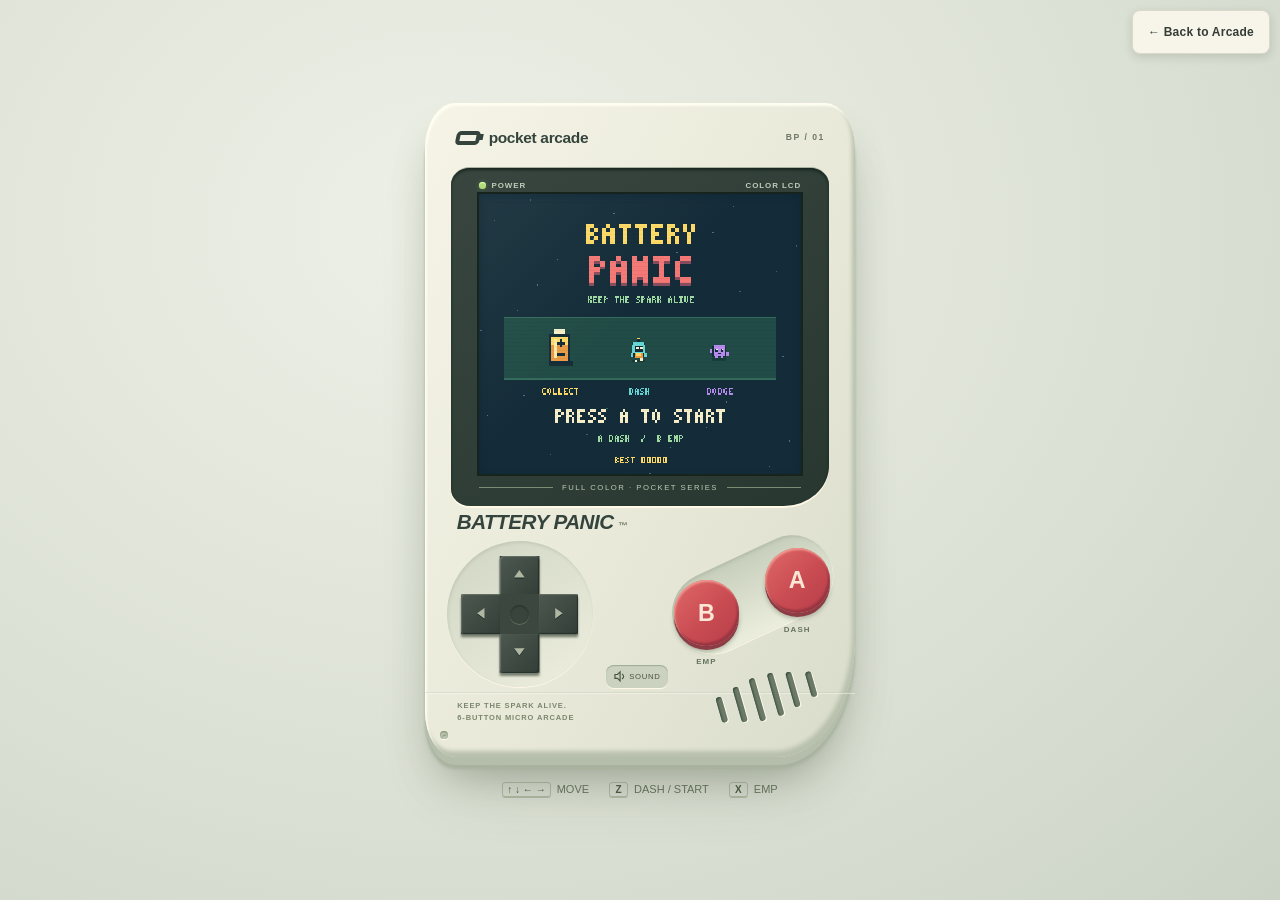
==== battery_panic.html @ 5f2c8494 "Build responsive Game Boy Arcade with four integrated games" ====
<!doctype html>
<html lang="en">
<head>
<meta charset="utf-8">
<meta name="viewport" content="width=device-width,initial-scale=1,viewport-fit=cover">
<meta name="theme-color" content="#dbe0d4">
<meta name="description" content="BATTERY PANIC. A pocket-sized pixel arcade game. Collect power, dodge glitches, and keep the little spark alive.">
<title>BATTERY PANIC — Pocket Arcade</title>
<style>
  :root { color-scheme: light; --ink:#34443d; --plastic:#eeeedd; --red:#c84c50; }
  * { box-sizing:border-box; -webkit-tap-highlight-color:transparent; }
  html { min-height:100%; background:#dbe0d4; }
  body { margin:0; min-height:100svh; padding:24px 12px; display:flex; flex-direction:column; align-items:center; justify-content:center; gap:24px; color:var(--ink); font-family:Arial,Helvetica,sans-serif; background:radial-gradient(ellipse at 35% 25%,#edf0e6 0%,#dbe0d4 62%,#cbd3c7 100%); }
  ::selection { background:#c84c50; color:#fff6df; }
  button { font:inherit; cursor:pointer; -webkit-user-select:none; user-select:none; }
  button:focus-visible { outline:3px solid #55a5a0; outline-offset:5px; }
  .console { width:min(430px,calc(100vw - 28px),calc((100svh - 100px) * .65)); aspect-ratio:430 / 654; position:relative; flex:none; container-type:inline-size; border-radius:7% 7% 18% 7%; background:linear-gradient(120deg,#f5f4e7 0%,#e9e9d9 54%,#d9dccb 100%); box-shadow:inset 2px 3px 2px #fffdf0,inset -3px -6px 4px #b8c1ad,0 8px 0 #b5beab,0 12px 3px #a8b29e,0 28px 40px -12px #68765b70,0 45px 70px -32px #4c5a4750; }
  .console::before { content:""; position:absolute; left:0; right:0; bottom:9.8%; height:1px; background:#bbc5b35c; box-shadow:0 1px 0 #fbfcf080; }
  .brand { position:absolute; top:4%; left:7.2%; display:flex; align-items:center; gap:2cqw; }
  .brand-mark { width:5.6cqw; height:3.2cqw; border:1.1cqw solid var(--ink); border-radius:1cqw; transform:skew(-12deg); position:relative; }
  .brand-mark::after { content:""; position:absolute; width:1cqw; height:1.3cqw; background:var(--ink); right:-1.7cqw; top:-.15cqw; }
  .brand-name { font-weight:900; font-size:3.6cqw; letter-spacing:-.08cqw; }
  .model { position:absolute; right:7%; top:4.5%; font-size:2cqw; letter-spacing:.35cqw; font-weight:700; color:#6d7866; }
  .bezel { position:absolute; top:10%; left:6%; width:88%; padding:6% 6.5% 7.5%; background:linear-gradient(145deg,#38463f,#283730); border-radius:5% 5% 12% 5%; box-shadow:inset 0 2px 3px #16251d,0 2px 0 #fff9e5,0 -1px 0 #a9b4a3; }
  .bezel-top { position:absolute; top:3.8%; left:7.4%; right:7.4%; display:flex; justify-content:space-between; align-items:center; font-size:1.85cqw; font-weight:700; letter-spacing:.22cqw; color:#becbb8; }
  .power { display:flex; align-items:center; gap:1.3cqw; }
  .power-led { width:1.65cqw; height:1.65cqw; background:#b1dc7a; border-radius:50%; box-shadow:inset 0 1px 1px #e2ffb7,0 0 5px #ace07950; }
  .lcd { aspect-ratio:240 / 208; position:relative; overflow:hidden; background:#142c39; box-shadow:0 0 0 2px #17231d,inset 0 0 5px #000; }
  canvas { display:block; width:100%; height:100%; image-rendering:pixelated; image-rendering:crisp-edges; }
  .lcd::after { content:""; pointer-events:none; position:absolute; inset:0; background:linear-gradient(135deg,#d3f3d912,transparent 45%),repeating-linear-gradient(0deg,transparent 0 3px,#09151b0b 3px 4px); box-shadow:inset 0 2px 8px #071b3650; }
  .bezel-bottom { position:absolute; bottom:4%; left:7.5%; right:7.5%; display:flex; align-items:center; gap:2cqw; font-size:1.8cqw; letter-spacing:.35cqw; color:#becbb8; }
  .bezel-bottom::before,.bezel-bottom::after { content:""; height:1px; flex:1; background:#798d74; }
  .game-label { position:absolute; top:62.2%; left:7.4%; font-weight:900; font-style:italic; font-size:4.8cqw; letter-spacing:-.12cqw; }
  .game-label small { font-size:2.2cqw; font-style:normal; font-weight:600; letter-spacing:.1cqw; margin-left:1cqw; color:#6e7d65; }
  .dpad-well { position:absolute; left:5%; top:67%; width:34%; aspect-ratio:1; border-radius:50%; background:linear-gradient(145deg,#d0d6c4,#eeeede); box-shadow:inset 1px 2px 3px #acb69f70,0 1px 1px #fff9e6; }
  .dpad { position:absolute; inset:10%; filter:drop-shadow(0 3px 1px #788071); }
  .cross { position:absolute; inset:0; background:#35403b; clip-path:polygon(33% 0,67% 0,67% 33%,100% 33%,100% 67%,67% 67%,67% 100%,33% 100%,33% 67%,0 67%,0 33%,33% 33%); }
  .dpad button { position:absolute; width:34%; height:34%; padding:0; border:0; background:linear-gradient(135deg,#4c5850,#343e38); color:#afb6a2; touch-action:none; box-shadow:inset 1px 1px 1px #667167,inset -1px -1px 1px #26312b; }
  .dpad button[data-control="up"] { top:0; left:33%; border-radius:10% 10% 0 0; }
  .dpad button[data-control="down"] { bottom:0; left:33%; border-radius:0 0 10% 10%; }
  .dpad button[data-control="left"] { left:0; top:33%; border-radius:10% 0 0 10%; }
  .dpad button[data-control="right"] { right:0; top:33%; border-radius:0 10% 10% 0; }
  .dpad button svg { width:32%; height:32%; fill:currentColor; filter:drop-shadow(0 1px 0 #192a22); }
  .dpad button.pressed { background:#2b3630; box-shadow:inset 1px 2px 3px #14261c; color:#d1dac2; transform:translateY(1px); }
  .dpad-center { position:absolute; top:33%; left:33%; width:34%; height:34%; background:#3b473f; pointer-events:none; display:grid; place-items:center; }
  .dpad-center::after { content:""; width:48%; height:48%; border-radius:50%; box-shadow:inset 0 1px 2px #27312a,0 1px 0 #61705b; background:#39443c; }
  .actions { position:absolute; width:37%; height:20%; right:5.5%; top:67%; }
  .actions::before { content:""; position:absolute; inset:10% -3% 28%; border-radius:50px; transform:rotate(-25deg); background:linear-gradient(#c6cebb,#eceedd); box-shadow:inset 1px 2px 3px #a3b09980,0 1px 1px #fffae6; }
  .action-group { position:absolute; width:41%; aspect-ratio:1; }
  .action-group.b { left:1%; top:30%; }
  .action-group.a { right:1%; top:5%; }
  .action { width:100%; height:100%; border:0; border-radius:50%; background:linear-gradient(135deg,#df6968,#c94b52 55%,#b63e49); color:#fbe7d5; font-size:5.4cqw; font-weight:800; box-shadow:inset 1px 2px 2px #ef9990,inset -2px -3px 2px #983642,0 4px 0 #8c3c44,0 6px 4px #73806c80; touch-action:none; }
  .action.pressed { transform:translateY(3px); background:linear-gradient(135deg,#cf585b,#b9404b); box-shadow:inset 1px 2px 3px #963b47,0 1px 0 #8c3c44,0 2px 2px #73806c80; }
  .action-caption { position:absolute; top:118%; left:0; width:100%; text-align:center; font-size:1.85cqw; font-weight:700; letter-spacing:.25cqw; color:#65745e; }
  .sound { position:absolute; left:42%; top:86%; border:0; padding:1.1cqw 1.7cqw; border-radius:8px; background:#cbd2bf; box-shadow:inset 0 1px 1px #9daa94,0 1px 1px #fffbe9; color:#485541; font-size:1.8cqw; letter-spacing:.15cqw; display:flex; align-items:center; gap:.8cqw; touch-action:manipulation; }
  .sound svg { width:3cqw; height:3cqw; fill:none; stroke:currentColor; stroke-width:1.8; }
  .sound .muted-mark { display:none; }
  .sound[aria-pressed="true"] .muted-mark { display:block; }
  .sound[aria-pressed="true"] .sound-wave { display:none; }
  .speaker { position:absolute; bottom:5.9%; right:9%; width:23%; height:6.7%; display:flex; justify-content:space-between; transform:rotate(-16deg); }
  .speaker i { width:6%; height:100%; border-radius:5px; background:#6d7a67; box-shadow:inset 1px 1px 2px #344e3c,1px 1px 0 #fafbe9; }
  .speaker i:nth-child(1),.speaker i:nth-child(6) { height:60%; margin-top:9%; }
  .speaker i:nth-child(2),.speaker i:nth-child(5) { height:82%; margin-top:4%; }
  .serial { position:absolute; left:7.5%; bottom:5%; font-size:1.75cqw; font-weight:600; letter-spacing:.2cqw; color:#7a876e; line-height:1.6; }
  .screw { position:absolute; width:1.8cqw; height:1.8cqw; border-radius:50%; background:#bbc4af; box-shadow:inset 0 1px 2px #7b8b70,0 1px 0 #fffbed; bottom:2.8%; left:3.5%; }
  .screw::after { content:""; position:absolute; top:46%; left:23%; width:54%; height:1px; background:#89967e; transform:rotate(-25deg); }
  .legend { display:flex; flex-wrap:wrap; justify-content:center; gap:8px 20px; color:#64715c; font-size:11px; line-height:1.5; }
  .legend span { display:flex; gap:6px; align-items:center; }
  kbd { min-width:19px; padding:1px 4px; text-align:center; border:1px solid #b0bba6; border-radius:3px; box-shadow:0 1px 0 #b0bba6; font:700 10px Arial,sans-serif; color:#47563f; }
  .sr-only { position:absolute; width:1px; height:1px; padding:0; margin:-1px; overflow:hidden; clip:rect(0,0,0,0); white-space:nowrap; border:0; }
  @media (max-height:520px) and (min-width:600px) { body { justify-content:flex-start; } .console { width:min(340px,calc(100vw - 28px)); } }
  @media (max-width:360px) { body { padding:16px 12px; gap:20px; } .legend { font-size:10px; gap:8px 12px; } }
  @media (prefers-reduced-motion:reduce) { .console { scroll-behavior:auto; } }
</style>
<link rel="stylesheet" href="assets/arcade-nav.css">
</head>
<body class="arcade-battery">
<a class="arcade-return" href="index.html" lang="en">&#8592; Back to Arcade</a>
<main class="console" aria-label="Battery Panic handheld arcade console">
  <div class="brand"><span class="brand-mark" aria-hidden="true"></span><span class="brand-name">pocket arcade</span></div>
  <span class="model">BP / 01</span>
  <section class="bezel" aria-label="Game screen">
    <div class="bezel-top"><span class="power"><i class="power-led" aria-hidden="true"></i>POWER</span><span>COLOR LCD</span></div>
    <div class="lcd"><canvas id="game" width="240" height="208" role="img" aria-label="Battery Panic: collect batteries and avoid glitches. Press A or Z to start."></canvas></div>
    <div class="bezel-bottom">FULL COLOR · POCKET SERIES</div>
  </section>
  <div class="game-label">BATTERY PANIC<small>™</small></div>
  <div class="dpad-well"><div class="dpad" role="group" aria-label="Movement controls">
    <div class="cross" aria-hidden="true"></div>
    <button data-control="up" aria-label="Move up"><svg viewBox="0 0 12 12" aria-hidden="true"><path d="M6 2 11 9H1Z"/></svg></button>
    <button data-control="left" aria-label="Move left"><svg viewBox="0 0 12 12" aria-hidden="true"><path d="m2 6 7-5v10Z"/></svg></button>
    <button data-control="right" aria-label="Move right"><svg viewBox="0 0 12 12" aria-hidden="true"><path d="m10 6-7 5V1Z"/></svg></button>
    <button data-control="down" aria-label="Move down"><svg viewBox="0 0 12 12" aria-hidden="true"><path d="M6 10 1 3h10Z"/></svg></button>
    <div class="dpad-center" aria-hidden="true"></div>
  </div></div>
  <div class="actions" role="group" aria-label="Action controls">
    <div class="action-group b"><button class="action" data-control="b" aria-label="B: EMP pulse (X key)">B</button><span class="action-caption">EMP</span></div>
    <div class="action-group a"><button class="action" data-control="a" aria-label="A: start, dash, or restart (Z key)">A</button><span class="action-caption">DASH</span></div>
  </div>
  <button class="sound" id="mute" aria-pressed="false" aria-label="Mute sound"><svg viewBox="0 0 20 20" aria-hidden="true"><path d="M3 7h4l4-4v14l-4-4H3Z"/><path class="sound-wave" d="M14 6q5 4 0 8"/><path class="muted-mark" d="m14 7 5 6m0-6-5 6"/></svg><span>SOUND</span></button>
  <div class="speaker" aria-hidden="true"><i></i><i></i><i></i><i></i><i></i><i></i></div>
  <div class="serial">KEEP THE SPARK ALIVE.<br>6-BUTTON MICRO ARCADE</div><i class="screw" aria-hidden="true"></i>
  <p class="sr-only" id="status" aria-live="polite">Press A or Z to start. Arrow keys move, Z dashes, X sends an EMP pulse.</p>
</main>
<footer class="legend" aria-label="Keyboard instructions"><span><kbd>↑ ↓ ← →</kbd> MOVE</span><span><kbd>Z</kbd> DASH / START</span><span><kbd>X</kbd> EMP</span></footer>
<script>
(() => {
  'use strict';
  const canvas = document.getElementById('game');
  const ctx = canvas.getContext('2d', {alpha:false});
  ctx.imageSmoothingEnabled = false;
  const W=240, H=208, FIELD={left:10,right:230,top:35,bottom:198};
  const C={dark:'#142c39',deep:'#102431',floor:'#245249',tile:'#295b50',line:'#346c5b',mint:'#9edaa1',cream:'#f6efc9',yellow:'#ffda65',orange:'#e99a46',cyan:'#65d6d3',red:'#f57875',purple:'#b78bed',blue:'#48738b'};
  const DASH_CD=1.2, EMP_CD=5.5, reduced=matchMedia('(prefers-reduced-motion: reduce)').matches;
  const buttons=[...document.querySelectorAll('[data-control]')];
  const inputs={up:new Set(),down:new Set(),left:new Set(),right:new Set(),a:new Set(),b:new Set()};
  const pointers=new Map();
  let state='title', player, enemies=[], batteries=[], particles=[], trails=[], rings=[];
  let power=100, score=0, high=0, age=0, spawnClock=0, damageFlash=0, pickupFlash=0, shake=0, endDelay=0, lastTime=0, accumulator=0, visualTime=0;
  let muted=false, audio=null;
  try { high=Math.max(0,Math.min(999999,Number(localStorage.getItem('battery-panic-best'))||0)); } catch (_) {}
  const status=document.getElementById('status');
  const rand=(a,b)=>a+Math.random()*(b-a);
  const clamp=(v,a,b)=>Math.max(a,Math.min(b,v));
  const down=k=>inputs[k].size>0;
  // Original 3 x 5 bitmap alphabet keeps all LCD lettering crisp, with no font assets.
  const font={
    A:'010101111101101',B:'110101110101110',C:'011100100100011',D:'110101101101110',E:'111100110100111',F:'111100110100100',G:'011100101101011',H:'101101111101101',I:'111010010010111',J:'001001001101010',K:'101101110101101',L:'100100100100111',M:'101111111101101',N:'101111111111101',O:'010101101101010',P:'110101110100100',Q:'010101101111011',R:'110101110101101',S:'011100010001110',T:'111010010010010',U:'101101101101111',V:'101101101101010',W:'101101111111101',X:'101101010101101',Y:'101101010010010',Z:'111001010100111',
    '0':'111101101101111','1':'010110010010111','2':'110001010100111','3':'110001010001110','4':'101101111001001','5':'111100110001110','6':'011100111101111','7':'111001010010010','8':'111101111101111','9':'111101111001110',':':'000010000010000','!':'010010010000010','/':'001001010100100','-':'000000111000000','.':'000000000000010','+':'000010111010000','?':'110001010000010'
  };
  function text(str,x,y,color=C.cream,scale=1,center=false) {
    str=String(str).toUpperCase();
    if(center) x-=Math.floor((str.length*4-1)*scale/2);
    ctx.fillStyle=color;
    for(let i=0;i<str.length;i++) { const glyph=font[str[i]]; if(!glyph) continue; for(let n=0;n<15;n++) if(glyph[n]==='1') ctx.fillRect(Math.round(x+i*4*scale+(n%3)*scale),Math.round(y+Math.floor(n/3)*scale),scale,scale); }
  }
  function rect(x,y,w,h,color) { ctx.fillStyle=color;ctx.fillRect(Math.round(x),Math.round(y),w,h); }
  function sound(kind) {
    if(muted||!audio) return;
    const sequences={pickup:[[660,880,.07],[990,1320,.1]],dash:[[400,90,.12]],emp:[[120,650,.17],[650,90,.22]],damage:[[180,45,.18]],over:[[320,240,.12],[240,160,.14],[160,60,.35]],start:[[330,440,.07],[660,880,.1]]};
    try {
      let at=audio.currentTime;
      for(const [from,to,duration] of sequences[kind]||[]) {
        const osc=audio.createOscillator(),gain=audio.createGain();
        osc.type=kind==='emp'?'sawtooth':'square';osc.frequency.setValueAtTime(from,at);osc.frequency.exponentialRampToValueAtTime(to,at+duration);
        gain.gain.setValueAtTime(.0001,at);gain.gain.exponentialRampToValueAtTime(.035,at+.008);gain.gain.exponentialRampToValueAtTime(.0001,at+duration);
        osc.connect(gain);gain.connect(audio.destination);osc.start(at);osc.stop(at+duration+.015);
        osc.onended=()=>{osc.disconnect();gain.disconnect();};at+=duration;
      }
    } catch (_) { /* Audio support never affects gameplay. */ }
  }
  function unlockAudio() {
    if(muted) return;
    try { if(!audio) { const Audio=window.AudioContext||window.webkitAudioContext;if(Audio) audio=new Audio(); } if(audio&&audio.state==='suspended') audio.resume().catch(()=>{}); } catch (_) {}
  }
  document.getElementById('mute').addEventListener('click',()=>{
    muted=!muted;const button=document.getElementById('mute');button.setAttribute('aria-pressed',String(muted));button.setAttribute('aria-label',muted?'Unmute sound':'Mute sound');
    if(audio&&muted) audio.suspend().catch(()=>{});else unlockAudio();
  });
  function spark(x,y,color,count=9) { for(let i=0;i<count;i++) particles.push({x,y,vx:rand(-35,35),vy:rand(-35,35),life:rand(.2,.55),color}); }
  function placeBattery() {
    let x,y;
    for(let attempt=0;attempt<40;attempt++) {
      x=rand(20,220);y=rand(47,185);
      if(Math.hypot(x-player.x,y-player.y)>27 && batteries.every(b=>Math.hypot(x-b.x,y-b.y)>30) && enemies.every(e=>Math.hypot(x-e.x,y-e.y)>19)) break;
    }
    batteries.push({x,y,phase:rand(0,6)});
  }
  function spawnEnemy() {
    const edge=Math.floor(rand(0,4));let x=edge===0?12:edge===1?228:rand(12,228),y=edge===2?38:edge===3?195:rand(38,195);
    if(Math.hypot(x-player.x,y-player.y)<55) { x=player.x<W/2?226:14;y=player.y<116?192:40; }
    enemies.push({x,y,vx:0,vy:0,stun:.7,phase:rand(0,6),color:[C.purple,C.red,C.cyan][enemies.length%3]});
  }
  function reset() {
    player={x:120,y:118,faceX:0,faceY:1,dashX:0,dashY:1,dash:0,aCD:0,bCD:0,invincible:1};
    enemies=[];batteries=[];particles=[];trails=[];rings=[];power=100;score=0;age=0;spawnClock=0;shake=0;damageFlash=0;pickupFlash=0;endDelay=0;accumulator=0;
    for(let i=0;i<3;i++) placeBattery();for(let i=0;i<3;i++) spawnEnemy();
  }
  function start() { reset();state='playing';status.textContent='Game started. Collect yellow batteries. Z dashes. X sends an EMP pulse.';canvas.setAttribute('aria-label','Battery Panic in progress. Collect yellow batteries and avoid colorful glitches.');sound('start'); }
  function end() {
    state='over';power=0;endDelay=.5;shake=0;sound('over');
    if(score>high) { high=score;try {localStorage.setItem('battery-panic-best',String(high));}catch (_){} }
    status.textContent=`Game over. Score ${score}. Best ${high}. Press A or Z to restart.`;
    canvas.setAttribute('aria-label',`Game over. Score ${score}. Best ${high}. Press A or Z to restart.`);
  }
  function action(key) {
    if(key==='a' && (state==='title'||state==='over'&&endDelay<=0)) {start();return;}
    if(state!=='playing') return;
    if(key==='a' && player.aCD<=0) {
      const dx=Number(down('right'))-Number(down('left')),dy=Number(down('down'))-Number(down('up'));
      // Dominant axis keeps both walking and dashing strictly four-directional.
      if(dx) {player.faceX=dx;player.faceY=0;}else if(dy) {player.faceX=0;player.faceY=dy;}
      player.dashX=player.faceX;player.dashY=player.faceY;player.dash=.16;player.aCD=DASH_CD;sound('dash');
    }
    if(key==='b' && player.bCD<=0) {
      player.bCD=EMP_CD;rings.push({x:player.x,y:player.y,life:.45});spark(player.x,player.y,C.cyan,15);sound('emp');
      for(const e of enemies) {
        const dx=e.x-player.x,dy=e.y-player.y,d=Math.hypot(dx,dy);
        if(d<65) { const angle=d>.1?Math.atan2(dy,dx):rand(0,Math.PI*2);e.vx=Math.cos(angle)*175;e.vy=Math.sin(angle)*175;e.stun=1.8;spark(e.x,e.y,C.cyan,4); }
      }
    }
  }
  function syncButton(key) { const button=buttons.find(b=>b.dataset.control===key);button.classList.toggle('pressed',down(key));button.setAttribute('aria-pressed',String(down(key))); }
  function press(key,source) { const was=down(key);inputs[key].add(source);syncButton(key);if(!was) action(key); }
  function release(key,source) { inputs[key].delete(source);syncButton(key); }
  function clearInputs() { for(const k in inputs) {inputs[k].clear();syncButton(k);}pointers.clear(); }
  const keyMap={ArrowUp:'up',ArrowDown:'down',ArrowLeft:'left',ArrowRight:'right',KeyZ:'a',KeyX:'b'};
  window.addEventListener('keydown',e=>{
    const key=keyMap[e.code];if(!key||e.ctrlKey||e.metaKey||e.altKey) return;
    e.preventDefault();if(e.repeat) return;unlockAudio();press(key,'keyboard:'+e.code);
  });
  window.addEventListener('keyup',e=>{const key=keyMap[e.code];if(key){e.preventDefault();release(key,'keyboard:'+e.code);}});
  for(const button of buttons) {
    button.addEventListener('pointerdown',e=>{
      if(e.pointerType==='mouse'&&e.button!==0) return;
      e.preventDefault();unlockAudio();button.setPointerCapture(e.pointerId);pointers.set(e.pointerId,button.dataset.control);press(button.dataset.control,'pointer:'+e.pointerId);
    });
    const finish=e=>{const key=pointers.get(e.pointerId);if(key) {release(key,'pointer:'+e.pointerId);pointers.delete(e.pointerId);}};
    button.addEventListener('pointerup',finish);button.addEventListener('pointercancel',finish);button.addEventListener('lostpointercapture',finish);
    button.addEventListener('contextmenu',e=>e.preventDefault());
    // Assistive technology activation also passes through the same action function.
    button.addEventListener('click',e=>{if(e.detail===0){unlockAudio();action(button.dataset.control);}});
  }
  window.addEventListener('blur',()=>{clearInputs();lastTime=0;accumulator=0;});
  document.addEventListener('visibilitychange',()=>{clearInputs();lastTime=0;accumulator=0;});
  function update(dt) {
    visualTime+=dt;endDelay=Math.max(0,endDelay-dt);
    for(const p of particles) {p.x+=p.vx*dt;p.y+=p.vy*dt;p.life-=dt;}
    particles=particles.filter(p=>p.life>0);
    for(const t of trails) t.life-=dt;trails=trails.filter(t=>t.life>0);
    for(const r of rings) r.life-=dt;rings=rings.filter(r=>r.life>0);
    if(state!=='playing') return;
    age+=dt;power=Math.max(0,power-dt*(2.4+Math.min(age/100,.8)));
    player.aCD=Math.max(0,player.aCD-dt);player.bCD=Math.max(0,player.bCD-dt);player.invincible=Math.max(0,player.invincible-dt);
    shake=Math.max(0,shake-dt);damageFlash=Math.max(0,damageFlash-dt);pickupFlash=Math.max(0,pickupFlash-dt);
    const dx=Number(down('right'))-Number(down('left')),dy=Number(down('down'))-Number(down('up'));
    const mx=dx,my=dx?0:dy;
    if(player.dash>0) {
      trails.push({x:player.x,y:player.y,life:.16});player.x+=player.dashX*235*dt;player.y+=player.dashY*235*dt;player.dash=Math.max(0,player.dash-dt);
    } else {player.x+=mx*66*dt;player.y+=my*66*dt;if(mx||my){player.faceX=mx;player.faceY=my;}}
    player.x=clamp(player.x,FIELD.left+6,FIELD.right-6);player.y=clamp(player.y,FIELD.top+7,FIELD.bottom-7);
    for(let i=batteries.length-1;i>=0;i--) {
      const b=batteries[i];if(Math.hypot(player.x-b.x,player.y-b.y)<10) {batteries.splice(i,1);power=Math.min(100,power+24);score=Math.min(999999,score+100);spark(b.x,b.y,C.yellow,12);pickupFlash=.18;sound('pickup');placeBattery();}
    }
    spawnClock+=dt;
    const target=Math.min(14,3+Math.floor(age/10));
    if(enemies.length<target && spawnClock>1.5) {spawnEnemy();spawnClock=0;}
    for(const e of enemies) {
      e.stun=Math.max(0,e.stun-dt);
      if(e.stun<=0) {
        const ex=player.x-e.x,ey=player.y-e.y,d=Math.hypot(ex,ey)||1,speed=16+Math.min(age*.24,27);
        e.x+=ex/d*speed*dt;e.y+=ey/d*speed*dt;
      }
      e.x+=e.vx*dt;e.y+=e.vy*dt;e.vx*=Math.exp(-7*dt);e.vy*=Math.exp(-7*dt);
      e.x=clamp(e.x,FIELD.left+5,FIELD.right-5);e.y=clamp(e.y,FIELD.top+5,FIELD.bottom-5);
      if(e.stun<=0 && player.dash<=0 && player.invincible<=0 && Math.hypot(e.x-player.x,e.y-player.y)<10) {
        power=Math.max(0,power-20);player.invincible=1.15;e.stun=.45;damageFlash=.15;shake=reduced?0:.18;spark(player.x,player.y,C.red,12);sound('damage');
        const angle=Math.atan2(e.y-player.y,e.x-player.x);e.vx=Math.cos(angle)*100;e.vy=Math.sin(angle)*100;
      }
    }
    if(power<=0) end();
  }
  function batterySprite(x,y,large=false) {
    ctx.save();ctx.translate(Math.round(x),Math.round(y));if(large)ctx.scale(2,2);
    rect(-4,5,9,2,'#152f35');rect(-2,-7,4,2,C.cream);rect(-4,-5,8,11,C.dark);rect(-3,-4,6,9,C.orange);rect(-3,-4,6,3,C.yellow);rect(-2,-3,1,7,'#ffeaa3');rect(-1,-2,3,1,C.dark);rect(0,-3,1,3,C.dark);rect(-1,2,3,1,C.dark);ctx.restore();
  }
  function playerSprite(x,y,frame=0) {
    const px=Math.round(x),py=Math.round(y),step=Math.floor(frame*8)%2;
    rect(px-5,py+6,10,2,'#153b38');rect(px-5,py-6,10,10,C.dark);rect(px-4,py-7,8,2,C.cyan);rect(px-5,py-5,10,6,C.cyan);rect(px-3,py-4,6,4,C.dark);rect(px-2,py-3,2,1,C.cream);rect(px+1,py-3,2,1,C.cream);
    rect(px-3,py+1,6,4,C.orange);rect(px-2,py+1,4,2,C.yellow);rect(px-6,py+1,2,3,C.cyan);rect(px+4,py+1,2,3,C.cyan);rect(px-3,py+5+step,2,2,C.cream);rect(px+1,py+6-step,2,2,C.cream);rect(px-1,py-10,2,3,C.dark);rect(px-1,py-10,2,1,C.yellow);
  }
  function enemySprite(e) {
    const x=Math.round(e.x),y=Math.round(e.y),j=Math.floor(visualTime*8+e.phase)%2;
    rect(x-5,y+5,10,2,'#173d39');rect(x-5,y-4,10,8,C.dark);rect(x-4,y-5,8,8,e.stun>0?C.blue:e.color);rect(x-6-j,y-2,2,3,e.color);rect(x+4+j,y,2,3,e.color);rect(x-3,y+3,2,2,e.color);rect(x+1,y+3,2,2,e.color);
    rect(x-3,y-2,2,2,C.dark);rect(x+1,y-2,2,2,C.dark);rect(x-2,y-2,1,1,C.cream);rect(x+2,y-2,1,1,C.cream);rect(x-1,y+1,2,1,C.dark);
    if(e.stun>0) {rect(x-4,y-9,2,1,C.cyan);rect(x+3,y-8,2,1,C.cyan);}
  }
  function arena() {
    rect(0,0,W,H,C.dark);rect(6,30,228,173,'#183d3d');rect(9,33,222,167,C.floor);
    for(let row=0;row<10;row++)for(let col=0;col<14;col++) {const x=10+col*16,y=35+row*16;if((row+col)%2===0)rect(x,y,16,16,C.tile);rect(x+2,y+2,1,1,C.line);}
    // Tiny circuit traces at the perimeter establish the arena without obstructing it.
    for(let i=0;i<7;i++) {const y=45+i*22;rect(4,y,2,8,C.blue);rect(234,y+5,2,8,C.blue);}
    for(let i=0;i<10;i++) {rect(15+i*23,202,8,2,C.line);}
    ctx.strokeStyle=C.line;ctx.lineWidth=1;ctx.strokeRect(9.5,33.5,221,166);
    rect(14,39,10,1,C.mint);rect(14,39,1,8,C.mint);rect(216,191,10,1,C.mint);rect(225,184,1,8,C.mint);
  }
  function hud() {
    text('SCORE',9,5,C.mint);text(String(score).padStart(5,'0'),9,14,C.cream);
    text('BEST',69,5,C.mint);text(String(Math.max(score,high)).padStart(5,'0'),69,14,C.yellow);
    const low=power<25,color=low?C.red:C.mint;
    text(low&&Math.floor(visualTime*3)%2?'LOW!':'POWER',128,5,color);
    rect(128,13,49,9,C.blue);rect(177,15,2,5,C.blue);rect(130,15,45,5,C.dark);
    rect(130,15,Math.ceil(45*power/100),5,color);
    text('A',189,5,C.cream);text('B',214,5,C.cream);
    const a=player?player.aCD:0,b=player?player.bCD:0;
    rect(188,15,17,5,C.blue);rect(188,15,Math.round(17*(1-a/DASH_CD)),5,C.yellow);
    rect(213,15,17,5,C.blue);rect(213,15,Math.round(17*(1-b/EMP_CD)),5,C.cyan);
    rect(9,25,222,1,C.blue);
  }
  function title() {
    rect(0,0,W,H,C.dark);
    for(let i=0;i<36;i++) {let x=(i*47+11)%W,y=(i*29+19)%H;rect(x,y,1,1,i%3===0?C.line:C.blue);}
    text('BATTERY',W/2,24,C.dark,3,true);text('BATTERY',W/2,22,C.yellow,3,true);
    text('PANIC',W/2,48,'#874c5d',4,true);text('PANIC',W/2,46,C.red,4,true);
    text('KEEP THE SPARK ALIVE',W/2,76,C.mint,1,true);
    rect(19,91,202,47,'#214b46');rect(19,91,202,1,C.line);rect(19,137,202,1,C.line);
    batterySprite(60,114,true);playerSprite(119,117,visualTime);enemySprite({x:179,y:117,stun:0,color:C.purple,phase:0});
    text('COLLECT',60,144,C.yellow,1,true);text('DASH',119,144,C.cyan,1,true);text('DODGE',179,144,C.purple,1,true);
    text('PRESS A TO START',W/2,160,C.cream,2,true);
    text('A DASH  /  B EMP',W/2,179,C.mint,1,true);
    text('BEST '+String(high).padStart(5,'0'),W/2,195,C.yellow,1,true);
  }
  function draw() {
    if(state==='title') {title();return;}
    arena();ctx.save();
    if(shake>0)ctx.translate(Math.round(rand(-2,2)),Math.round(rand(-2,2)));
    ctx.beginPath();ctx.rect(10,35,220,163);ctx.clip();
    for(const b of batteries) batterySprite(b.x,b.y+(reduced?0:Math.round(Math.sin(visualTime*3+b.phase))));
    for(const t of trails) {ctx.globalAlpha=t.life/.16*.5;rect(t.x-4,t.y-5,8,10,C.cyan);}ctx.globalAlpha=1;
    for(const e of enemies) enemySprite(e);
    if(player.invincible<=0||Math.floor(visualTime*12)%2===0||state==='over') playerSprite(player.x,player.y,down('left')||down('right')||down('up')||down('down')?visualTime:0);
    for(const r of rings) {ctx.strokeStyle=C.cyan;ctx.lineWidth=2;ctx.globalAlpha=r.life/.45;ctx.beginPath();ctx.arc(r.x,r.y,(1-r.life/.45)*68+3,0,Math.PI*2);ctx.stroke();}ctx.globalAlpha=1;
    for(const p of particles) rect(p.x,p.y,2,2,p.color);
    if(pickupFlash>0) {ctx.globalAlpha=pickupFlash*.65;rect(10,35,220,163,C.yellow);ctx.globalAlpha=1;}
    if(damageFlash>0) {ctx.globalAlpha=damageFlash*1.4;rect(10,35,220,163,C.red);ctx.globalAlpha=1;}
    ctx.restore();hud();
    if(state==='over') {
      ctx.globalAlpha=.78;rect(9,33,222,167,C.dark);ctx.globalAlpha=1;
      rect(26,66,188,99,C.dark);rect(26,66,188,2,C.red);rect(26,164,188,1,C.blue);
      text('OUT OF JUICE',120,80,C.red,2,true);text('GAME OVER',120,99,C.cream,1,true);
      text('SCORE '+String(score).padStart(5,'0'),120,115,C.yellow,1,true);text('BEST  '+String(high).padStart(5,'0'),120,128,C.mint,1,true);
      if(endDelay<=0)text('A TO RECHARGE',120,145,C.cream,2,true);
    }
  }
  // One permanent animation loop and one set of listeners; restarting only resets data.
  function frame(now) {
    const dt=lastTime?Math.min((now-lastTime)/1000,.1):0;lastTime=now;
    if(!document.hidden) {accumulator+=dt;while(accumulator>=1/60) {update(1/60);accumulator-=1/60;}draw();}
    requestAnimationFrame(frame);
  }
  requestAnimationFrame(frame);
})();
</script>
</body>
</html>
---- assets/arcade-nav.css ----
/* Integration navigation is scoped to its own element; game styles stay isolated. */
.arcade-return,
.arcade-return:visited {
  position: fixed;
  z-index: 2147483647;
  top: max(10px, env(safe-area-inset-top));
  right: max(10px, env(safe-area-inset-right));
  display: inline-flex;
  align-items: center;
  justify-content: center;
  min-height: 44px;
  padding: 0 15px;
  margin: 0;
  border: 1px solid #dad9ca;
  border-radius: 8px;
  background: #f7f5e9;
  color: #343c36;
  box-shadow: 0 3px 10px #18261d24;
  font:
    700 12px/1.2 Arial,
    Helvetica,
    sans-serif;
  text-decoration: none;
  letter-spacing: 0.02em;
  touch-action: manipulation;
}
.arcade-return:hover {
  background: #e4ebd4;
}
.arcade-return:focus-visible {
  outline: 3px solid #8d335e;
  outline-offset: 3px;
}
/* Reserve a separate top row for games whose HUD already occupies the top edge. */
body.arcade-integrated {
  padding-top: calc(64px + env(safe-area-inset-top));
}
body.arcade-soap #hud {
  top: calc(64px + env(safe-area-inset-top));
}
@media (max-height: 450px) {
  body.arcade-integrated {
    padding-top: calc(54px + env(safe-area-inset-top));
  }
}
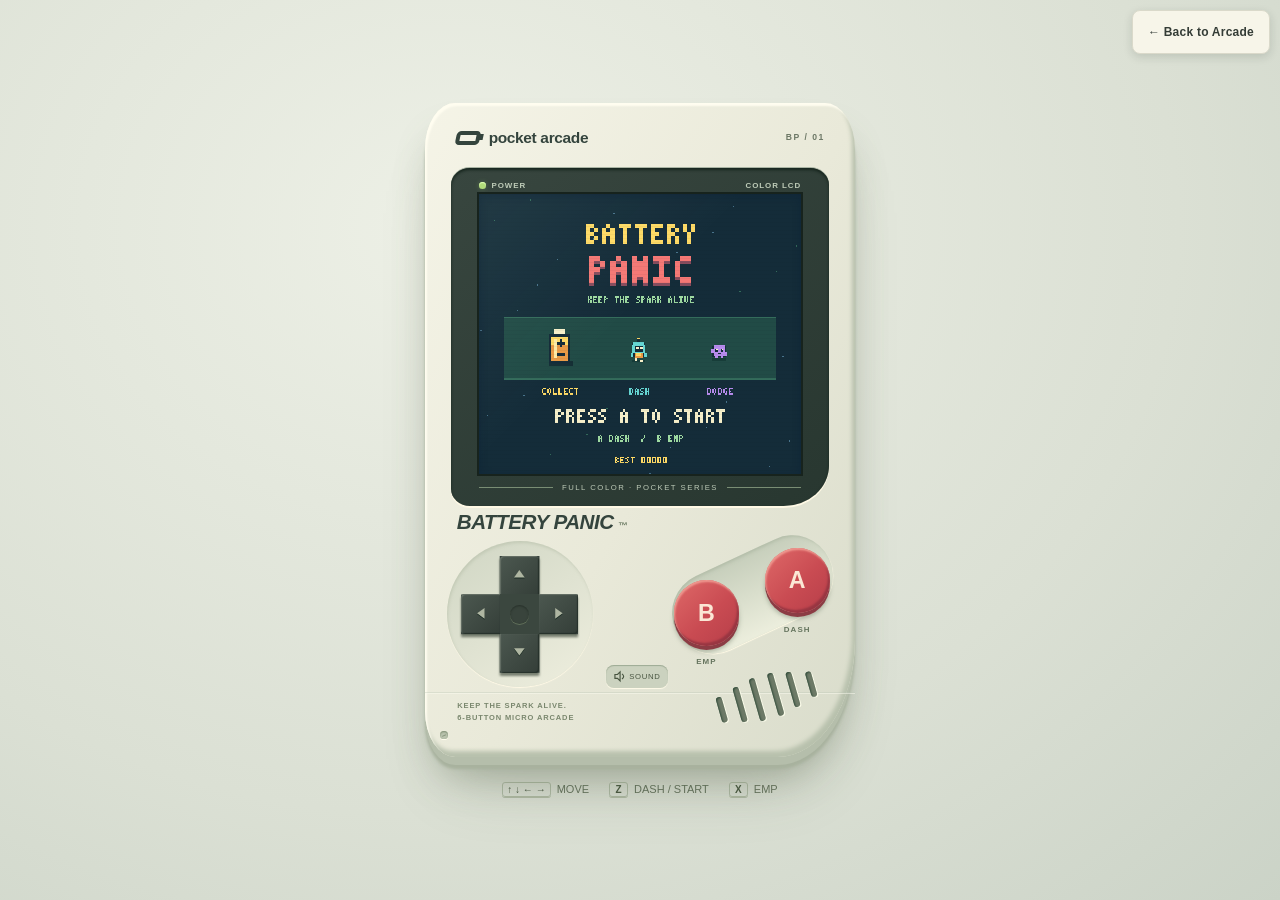
==== commit f6206e7e: "Fix game favicons for error-free GitHub Pages navigation" ====
--- a/battery_panic.html
+++ b/battery_panic.html
@@ -72,6 +72,7 @@
   @media (max-width:360px) { body { padding:16px 12px; gap:20px; } .legend { font-size:10px; gap:8px 12px; } }
   @media (prefers-reduced-motion:reduce) { .console { scroll-behavior:auto; } }
 </style>
+<link rel="icon" href="assets/favicon.svg" type="image/svg+xml">
 <link rel="stylesheet" href="assets/arcade-nav.css">
 </head>
 <body class="arcade-battery">
